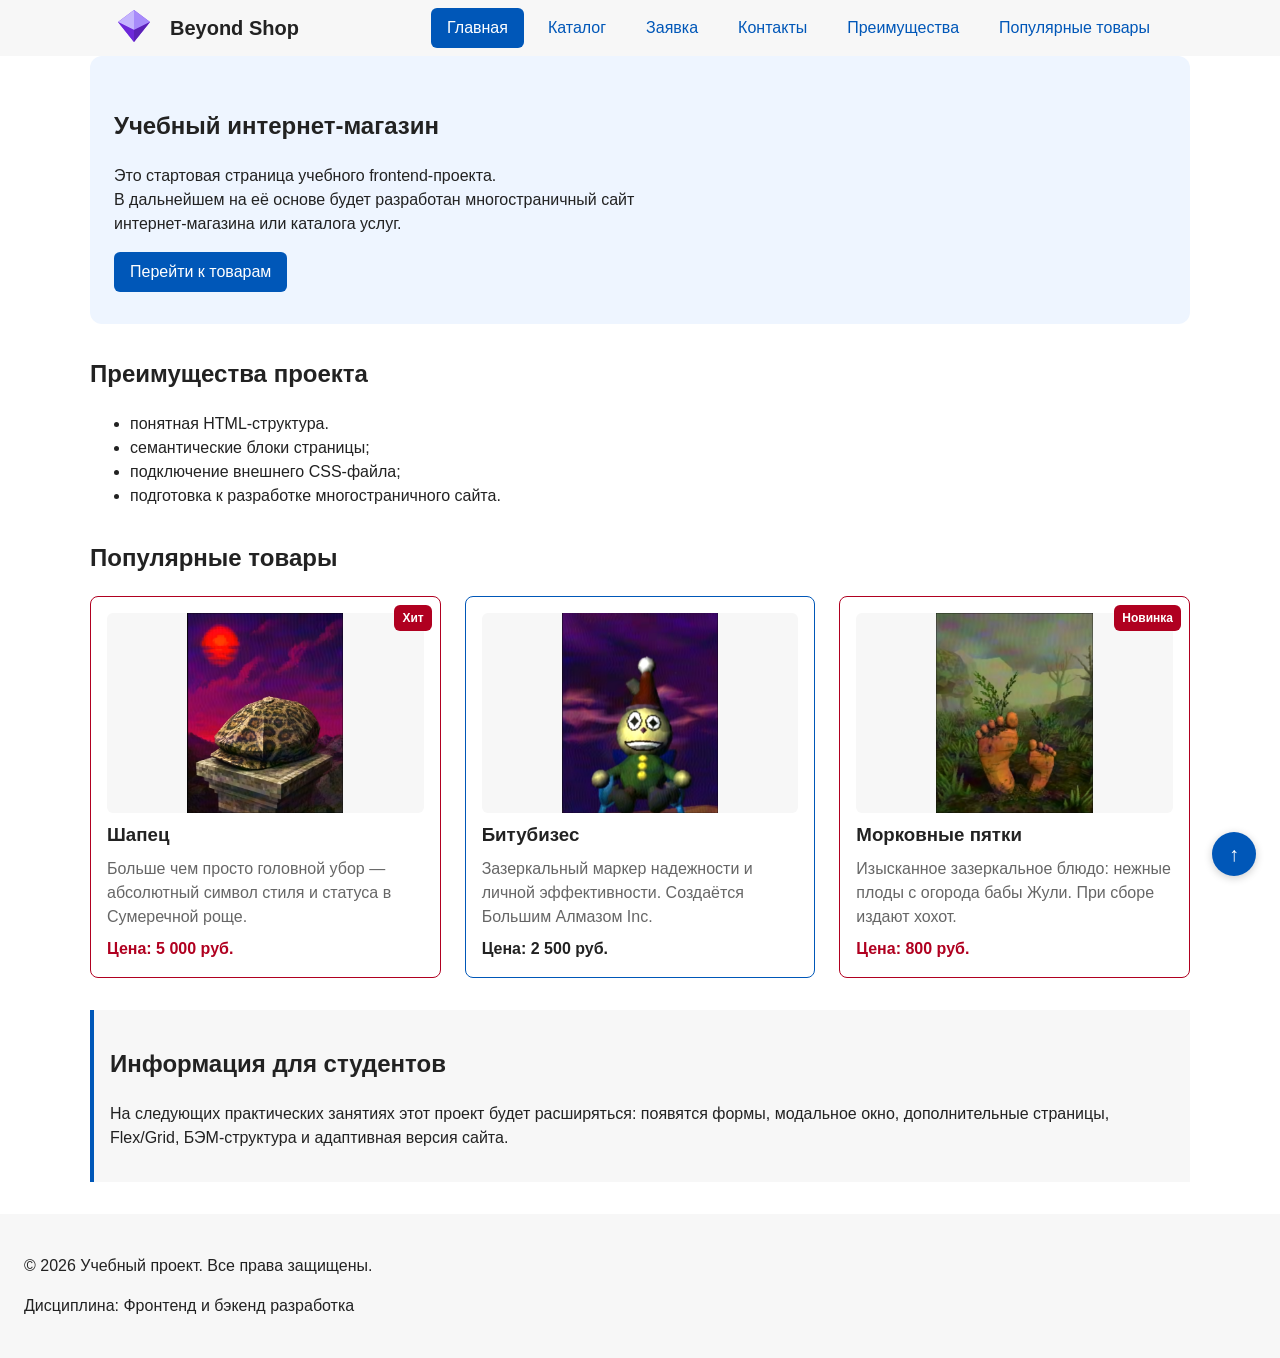
==== index.html @ 5ac4e479 "init" ====
<!DOCTYPE html>
<html lang="ru">
<head>
    <base href="/">
    <meta charset="UTF-8">
    <meta name="viewport" content="width=device-width, initial-scale=1.0">
    <meta name="description" content="Главная страница учебного интернет-магазина.">
    <title>Beyond Shop — Зазеркальный магазин</title>
    <link rel="stylesheet" href="css/style.css">
    <link rel="icon" type="image/svg+xml" href="/favicon.svg">
    <script src="js/main.js" defer></script>
</head>
<body>
    <div id="header-placeholder"></div>
    <main>
        <section class="hero">
            <div class="hero__overlay"></div>
            <div class="hero__content" >
                <h1>Учебный интернет-магазин</h1>
                <p>
                    Это стартовая страница учебного frontend-проекта.<br>
                    В дальнейшем на её основе будет разработан многостраничный сайт<br>
                    интернет-магазина или каталога услуг.
                </p>
                <div class="hero__actions">
                    <a class="button button--primary" href="#popular">Перейти к товарам</a>

                </div>
            </div>

        </section>
        <section class="section" id="advantages">
            <h2>Преимущества проекта</h2>
            <ul class="advantages-list">
                <li>понятная HTML-структура.</li>
                <li>семантические блоки страницы;</li>
                <li>подключение внешнего CSS-файла;</li>
                <li>подготовка к разработке многостраничного сайта.</li>
            </ul>
        </section>
        <section class="section" id="popular">
            <h2>Популярные товары</h2>
            <div class="products-grid">
            <a href="products/shapets.html" class="product-card product-card--discount" aria-label="Шапец — 5 000 руб.">
                <span class="product-card__badge">Хит</span>
                <img class="product-card__image" src="images/Shapec.png" alt="Шапец — головной убор статуса">
                <h3 class="product-card__title">Шапец</h3>
                <p class="product-card__description">Больше чем просто головной убор — абсолютный символ стиля и статуса в Сумеречной роще.</p>
                <p class="product-card__price">Цена: 5 000 руб.</p>
            </a>
            <a href="products/bitubisas.html" class="product-card product-card--featured" aria-label="Битубизес — 2 500 руб.">
                <img class="product-card__image" src="images/Bitubisas.png" alt="Битубизес — цифровая лицензия">
                <h3 class="product-card__title">Битубизес</h3>
                <p class="product-card__description">Зазеркальный маркер надежности и личной эффективности. Создаётся Большим Алмазом Inc.</p>
                <p class="product-card__price">Цена: 2 500 руб.</p>
            </a>
            <a href="products/morkovnye-piatki.html" class="product-card product-card--discount" aria-label="Морковные пятки — 800 руб.">
                <span class="product-card__badge">Новинка</span>
                <img class="product-card__image" src="images/Morkovniy_piatky.png" alt="Морковные пятки — гастрономическое открытие">
                <h3 class="product-card__title">Морковные пятки</h3>
                <p class="product-card__description">Изысканное зазеркальное блюдо: нежные плоды с огорода бабы Жули. При сборе издают хохот.</p>
                <p class="product-card__price">Цена: 800 руб.</p>
            </a>
            </div>
        </section>
        <aside class="aside-info">
            <h2>Информация для студентов</h2>
            <p>
                На следующих практических занятиях этот проект будет расширяться:
                появятся формы, модальное окно, дополнительные страницы, Flex/Grid,
                БЭМ-структура и адаптивная версия сайта.
            </p>
        </aside>
    </main>
    <a class="scroll-top" href="#" aria-label="Наверх">↑</a>

    <footer class="site-footer" id="contacts">
        <p>&copy; 2026 Учебный проект. Все права защищены.</p>
        <p>Дисциплина: Фронтенд и бэкенд разработка</p>
    </footer>
    <dialog class="order-dialog" id="order-dialog" aria-labelledby="order-dialog-title">
        <h2 class="order-dialog__title" id="order-dialog-title">Оформление заявки</h2>
        <form class="order-form" id="order-form" action="#" method="post" novalidate>
            <input id="selected-product" name="selected-product" type="hidden">

            <div class="order-form__field">
                <label class="order-form__label" for="order-name">Имя</label>
                <input
                    class="order-form__input"
                    id="order-name"
                    name="name"
                    type="text"
                    placeholder="Введите ваше имя"
                    minlength="2"
                    autocomplete="given-name"
                    required
                >
            </div>

            <div class="order-form__field">
                <label class="order-form__label" for="order-email">E-mail</label>
                <input
                    class="order-form__input"
                    id="order-email"
                    name="email"
                    type="email"
                    placeholder="example@mail.ru"
                    autocomplete="email"
                    required
                >
            </div>

            <div class="order-form__field">
                <label class="order-form__label" for="order-phone">Телефон</label>
                <input
                    class="order-form__input"
                    id="order-phone"
                    name="phone"
                    type="tel"
                    inputmode="tel"
                    placeholder="+7 (900) 000-00-00"
                    pattern="^[\\+]?[0-9\\s\\-\\(\\)]{10,20}$"
                    required
                >
            </div>
            <small>Формат: +7 (900) 000-00-00</small>

            <div class="order-form__field">
                <label class="order-form__label" for="order-date">Дата связи</label>
                <input
                    class="order-form__input"
                    id="order-date"
                    name="date"
                    type="date"
                >
            </div>

            <div class="order-form__field">
                <label class="order-form__label" for="order-topic">Тема заявки</label>
                <select class="order-form__select" id="order-topic" name="topic" required>
                    <option value="">Выберите тему</option>
                    <option value="product">Заказ товара</option>
                    <option value="consultation">Консультация</option>
                    <option value="delivery">Доставка</option>
                </select>
            </div>

            <div class="order-form__field">
                <label class="order-form__label" for="order-comment">Комментарий</label>
                <textarea
                    class="order-form__textarea"
                    id="order-comment"
                    name="comment"
                    rows="4"
                    placeholder="Укажите дополнительную информацию"
                ></textarea>
            </div>

            <div class="order-form__field order-form__field--checkbox">
                <label>
                    <input
                        id="order-agreement"
                        name="agreement"
                        type="checkbox"
                        required
                    >
                    Я согласен на обработку данных
                </label>
            </div>

            <div class="order-form__actions">
                <button class="button button--secondary" type="button" id="close-order-dialog">Закрыть</button>
                <button class="button button--primary" type="submit">Отправить заявку</button>
            </div>
        </form>
    </dialog>

    <p class="success-message" id="success-message" hidden>
        Форма успешно отправлена!
    </p>
</body>
</html>
---- css/style.css ----
/* ===============================
1. Переменные проекта
=============================== */

:root {
  /* Основные цвета проекта */
  --color-bg: #ffffff;
  --color-text: #222222;
  --color-muted: #666666;
  --color-primary: #0057b8;
  --color-primary-dark: #003f86;
  --color-border: #dddddd;
  --color-surface: #f7f7f7;
  --color-surface-accent: #eef5ff;
  --color-danger: #b00020;
  --color-success: #168a2f;
  --color-success-bg: #eefaf0;
  --color-white: #ffffff;

  /* Отступы */
  --space-xs: 4px;
  --space-sm: 8px;
  --space-md: 16px;
  --space-lg: 24px;
  --space-xl: 32px;

  /* Скругления */
  --radius-sm: 6px;
  --radius-md: 8px;
  --radius-lg: 12px;

  /* Размеры */
  --container-width: 1100px;
}

/* ===============================
2. Базовые стили
=============================== */

* {
  box-sizing: border-box;
}

body {
  margin: 0;
  font-family: Arial, sans-serif;
  line-height: 1.5;
  color: var(--color-text);
  background-color: var(--color-bg);
  display: flex;
  flex-direction: column;
  min-height: 100vh;
}

main {
  flex: 1;
}

/* ===============================
3. БЭМ-компоненты
=============================== */

/* --- Шапка сайта (site-header) --- */

.site-header {
  background-color: var(--color-surface);
  position: sticky;
  top: 0;
  z-index: 100;
}

.site-header__inner {
  max-width: var(--container-width);
  margin: 0 auto;
  padding: var(--space-sm) var(--space-lg);
  display: flex;
  flex-wrap: wrap;
  justify-content: space-between;
  align-items: center;
}

.site-header__logo {
  display: inline-flex;
  align-items: center;
  gap: var(--space-sm);
  font-weight: 700;
  color: var(--color-text);
  text-decoration: none;
  font-size: 20px;
  white-space: nowrap;
}

.site-header__icon {
  width: 40px;
  height: 40px;
  flex-shrink: 0;
}

.site-header__brand {
  display: flex;
  align-items: center;
  gap: var(--space-md);
}

/* --- Навигация (site-nav) --- */

.site-nav__list {
  display: flex;
  flex-wrap: wrap;
  justify-content: flex-end;
  align-items: center;
  gap: var(--space-sm);
  padding: 0;
  margin: 0;
  list-style: none;
}

.site-nav__link {
  display: inline-block;
  padding: var(--space-sm) var(--space-md);
  color: var(--color-primary);
  text-decoration: none;
  border-radius: var(--radius-sm);
}

.site-nav__link:hover {
  color: var(--color-white);
  background-color: var(--color-primary);
}

.site-nav__link:focus-visible {
  outline: 2px solid var(--color-primary);
  outline-offset: 3px;
}

.site-nav__link--active {
  color: var(--color-white);
  background-color: var(--color-primary);
}

/* --- Кнопки (button) --- */

.button {
  display: inline-block;
  padding: var(--space-sm) var(--space-md);
  border: none;
  border-radius: var(--radius-sm);
  font: inherit;
  text-decoration: none;
  cursor: pointer;
}

.button--primary {
  color: var(--color-white);
  background-color: var(--color-primary);
}

.button--primary:hover {
  background-color: var(--color-primary-dark);
}

.button--secondary {
  color: var(--color-primary);
  background-color: transparent;
  border: 1px solid var(--color-primary);
}

.button--secondary:hover {
  color: var(--color-white);
  background-color: var(--color-primary);
}

.button:focus-visible {
  outline: 2px solid var(--color-primary);
  outline-offset: 3px;
}

.button:disabled,
.button--disabled {
  opacity: 0.6;
  cursor: not-allowed;
}

/* --- Хлебные крошки (breadcrumbs) --- */

.breadcrumbs {
  max-width: var(--container-width);
  margin: 0 auto var(--space-md);
  font-size: 14px;
  color: var(--color-muted);
}

.breadcrumbs__link {
  color: var(--color-primary);
}

.breadcrumbs__current::before {
  content: " / ";
  color: var(--color-muted);
}

/* --- Hero-секция (hero) --- */

.hero {
  max-width: var(--container-width);
  margin: 0 auto var(--space-xl);
  padding: var(--space-xl) var(--space-lg);
  background-color: var(--color-surface-accent);
  border-radius: var(--radius-lg);
}

/* --- Секции (section) --- */

.section {
  max-width: var(--container-width);
  margin: 0 auto var(--space-xl);
}

/* --- Карточка товара (product-card) --- */

.product-card {
  display: flex;
  flex-direction: column;
  gap: var(--space-sm);
  padding: var(--space-md);
  border: 1px solid var(--color-border);
  border-radius: var(--radius-md);
  background-color: var(--color-bg);
  position: relative;
  text-decoration: none;
  color: inherit;
}

.product-card:hover {
  border-color: var(--color-primary);
  box-shadow: 0 4px 12px rgba(0, 87, 184, 0.15);
}

.product-card__image {
  width: 100%;
  height: auto;
  max-height: 200px;
  object-fit: contain;
  border-radius: var(--radius-sm);
  background-color: var(--color-surface);
}

.product-card--featured {
  border-color: var(--color-primary);
}

.product-card--discount {
  border-color: var(--color-danger);
}

.product-card__title {
  margin: 0;
  color: var(--color-text);
}

.product-card__description {
  margin: 0;
  color: var(--color-muted);
}

.product-card__price {
  margin: 0;
  font-weight: 700;
}

.product-card--discount .product-card__price {
  color: var(--color-danger);
}

.product-card__button {
  margin-top: auto;
  align-self: flex-start;
}

/* --- Бейдж карточки товара --- */

.product-card__badge {
  position: absolute;
  top: var(--space-sm);
  right: var(--space-sm);
  padding: 4px 8px;
  font-size: 12px;
  font-weight: 700;
  color: var(--color-white);
  background-color: var(--color-danger);
  border-radius: var(--radius-sm);
}

/* --- Сетка товаров (products-grid) --- */

.products-grid {
  display: grid;
  grid-template-columns: repeat(3, 1fr);
  gap: var(--space-lg);
}

/* --- Таблица (product-table) --- */

.product-table {
  width: 100%;
  border-collapse: collapse;
  font-size: 15px;
}

.product-table caption {
  text-align: left;
  font-weight: 700;
  font-size: 16px;
  padding-bottom: var(--space-sm);
  color: var(--color-text);
}

.product-table th,
.product-table td {
  padding: 10px 14px;
  border: 1px solid var(--color-border);
  text-align: left;
}

.product-table thead {
  background-color: var(--color-surface-accent);
}

.product-table th {
  font-weight: 700;
  color: var(--color-text);
}

/* --- Сетка каталога (catalog-layout) --- */

.catalog-layout {
  max-width: var(--container-width);
  margin: 0 auto var(--space-xl);
  display: grid;
  grid-template-columns: 260px 1fr;
  grid-template-areas: "filters products";
  gap: var(--space-lg);
}

.catalog-filters {
  grid-area: filters;
  padding: var(--space-md);
  border: 1px solid var(--color-border);
  border-radius: var(--radius-md);
  background-color: var(--color-surface);
}

.catalog-products {
  grid-area: products;
}

/* --- Фильтры (filters-form) --- */

.filters-form {
  display: grid;
  gap: var(--space-md);
}

.filters-form fieldset {
  margin: 0;
  padding: var(--space-md);
  border: 1px solid var(--color-border);
  border-radius: var(--radius-sm);
}

.filters-form legend {
  font-weight: 700;
}

.filters-form label {
  display: block;
  margin-bottom: var(--space-sm);
}

.filters-form input[type="number"] {
  width: 100%;
  padding: 8px 10px;
  border: 1px solid var(--color-border);
  border-radius: var(--radius-sm);
  font: inherit;
}

/* --- Боковая информация (aside-info) --- */

.aside-info {
  max-width: var(--container-width);
  margin: 0 auto var(--space-xl);
  padding: var(--space-md);
  border-left: 4px solid var(--color-primary);
  background-color: var(--color-surface);
}

/* --- Модальное окно (order-dialog) --- */

.order-dialog {
  width: min(100% - 32px, 560px);
  padding: var(--space-lg);
  border: none;
  border-radius: var(--radius-lg);
}

.order-dialog::backdrop {
  background-color: rgba(0, 0, 0, 0.5);
}

.order-dialog__title {
  margin-top: 0;
}

/* --- Форма заявки (order-form) --- */

.order-form__field {
  margin-bottom: var(--space-md);
}

.order-form__label {
  display: block;
  margin-bottom: var(--space-xs);
}

.order-form__input,
.order-form__select,
.order-form__textarea {
  width: 100%;
  padding: 10px 12px;
  border: 1px solid var(--color-border);
  border-radius: var(--radius-sm);
  font: inherit;
}

.order-form__input:hover,
.order-form__select:hover,
.order-form__textarea:hover {
  border-color: var(--color-primary);
}

.order-form__input:focus-visible,
.order-form__select:focus-visible,
.order-form__textarea:focus-visible {
  outline: 2px solid var(--color-primary);
  outline-offset: 3px;
}

.order-form__actions {
  display: flex;
  gap: var(--space-md);
  margin-top: var(--space-lg);
}

/* ===============================
4. Подвал сайта (site-footer)
=============================== */

.site-footer {
  background-color: var(--color-surface);
  padding: var(--space-lg);
}

/* ===============================
5. Сообщения об успехе
=============================== */

.success-message {
  max-width: var(--container-width);
  margin: var(--space-lg) auto;
  padding: var(--space-md);
  border-left: 4px solid var(--color-success);
  background-color: var(--color-success-bg);
}

/* ===============================
6. Навигация и якорные ссылки
=============================== */

html {
  scroll-behavior: smooth;
}

a {
  color: var(--color-primary);
}

a:hover {
  color: var(--color-primary-dark);
}

a:focus-visible {
  outline: 2px solid var(--color-primary);
  outline-offset: 3px;
}

:target {
  outline: 2px dashed var(--color-primary);
  outline-offset: 4px;
}

/* ===============================
7. Страница карточки товара
=============================== */

.product-detail__inner {
  display: grid;
  grid-template-columns: 1fr 1fr;
  gap: var(--space-xl);
}

.product-detail__image {
  width: 100%;
  height: auto;
  border-radius: var(--radius-md);
  background-color: var(--color-surface);
}

.product-detail__title {
  margin-top: 0;
  font-size: 28px;
}

.product-detail__description {
  color: var(--color-muted);
}

.product-detail__price {
  font-size: 24px;
  font-weight: 700;
  color: var(--color-primary);
}

.product-detail__price--big {
  font-size: 28px;
}

/* ===============================
8. Страница заявки (order-page)
=============================== */

.order-page__form {
  max-width: 600px;
  margin-top: var(--space-lg);
}

/* ===============================
9. Кнопка «Наверх» (scroll-top)
=============================== */

.scroll-top {
  position: fixed;
  bottom: var(--space-lg);
  right: var(--space-lg);
  width: 44px;
  height: 44px;
  border-radius: 50%;
  display: flex;
  align-items: center;
  justify-content: center;
  font-size: 20px;
  color: var(--color-white);
  background-color: var(--color-primary);
  border: none;
  cursor: pointer;
  text-decoration: none;
  z-index: 200;
  box-shadow: 0 2px 8px rgba(0, 0, 0, 0.2);
}

.scroll-top:hover {
  background-color: var(--color-primary-dark);
}

/* ===============================
10. Форма обратной связи (feedback-form)
=============================== */

.feedback-form__field {
  margin-bottom: var(--space-md);
}

.feedback-form__label {
  display: block;
  margin-bottom: var(--space-xs);
  font-weight: 600;
}

.feedback-form__input,
.feedback-form__select,
.feedback-form__textarea {
  width: 100%;
  padding: 10px 12px;
  border: 1px solid var(--color-border);
  border-radius: var(--radius-sm);
  font: inherit;
}

.feedback-form__input:hover,
.feedback-form__select:hover,
.feedback-form__textarea:hover {
  border-color: var(--color-primary);
}

.feedback-form__input:focus-visible,
.feedback-form__select:focus-visible,
.feedback-form__textarea:focus-visible {
  outline: 2px solid var(--color-primary);
  outline-offset: 3px;
}

.feedback-form__field--checkbox label {
  display: flex;
  align-items: flex-start;
  gap: var(--space-sm);
  font-weight: 400;
  cursor: pointer;
}

.feedback-form__field--checkbox input[type="checkbox"] {
  margin-top: 4px;
  width: 18px;
  height: 18px;
  flex-shrink: 0;
}

.feedback-form__actions {
  margin-top: var(--space-lg);
}

/* ===============================
11. Адаптивность сетки товаров
=============================== */

@media (max-width: 768px) {
  .products-grid {
    grid-template-columns: repeat(2, 1fr);
  }

  .product-detail__inner {
    grid-template-columns: 1fr;
  }

  .catalog-layout {
    grid-template-columns: 1fr;
  }

  .filters-form fieldset {
    display: flex;
    flex-wrap: wrap;
    gap: var(--space-md);
  }
}

@media (max-width: 480px) {
  .products-grid {
    grid-template-columns: 1fr;
  }
}
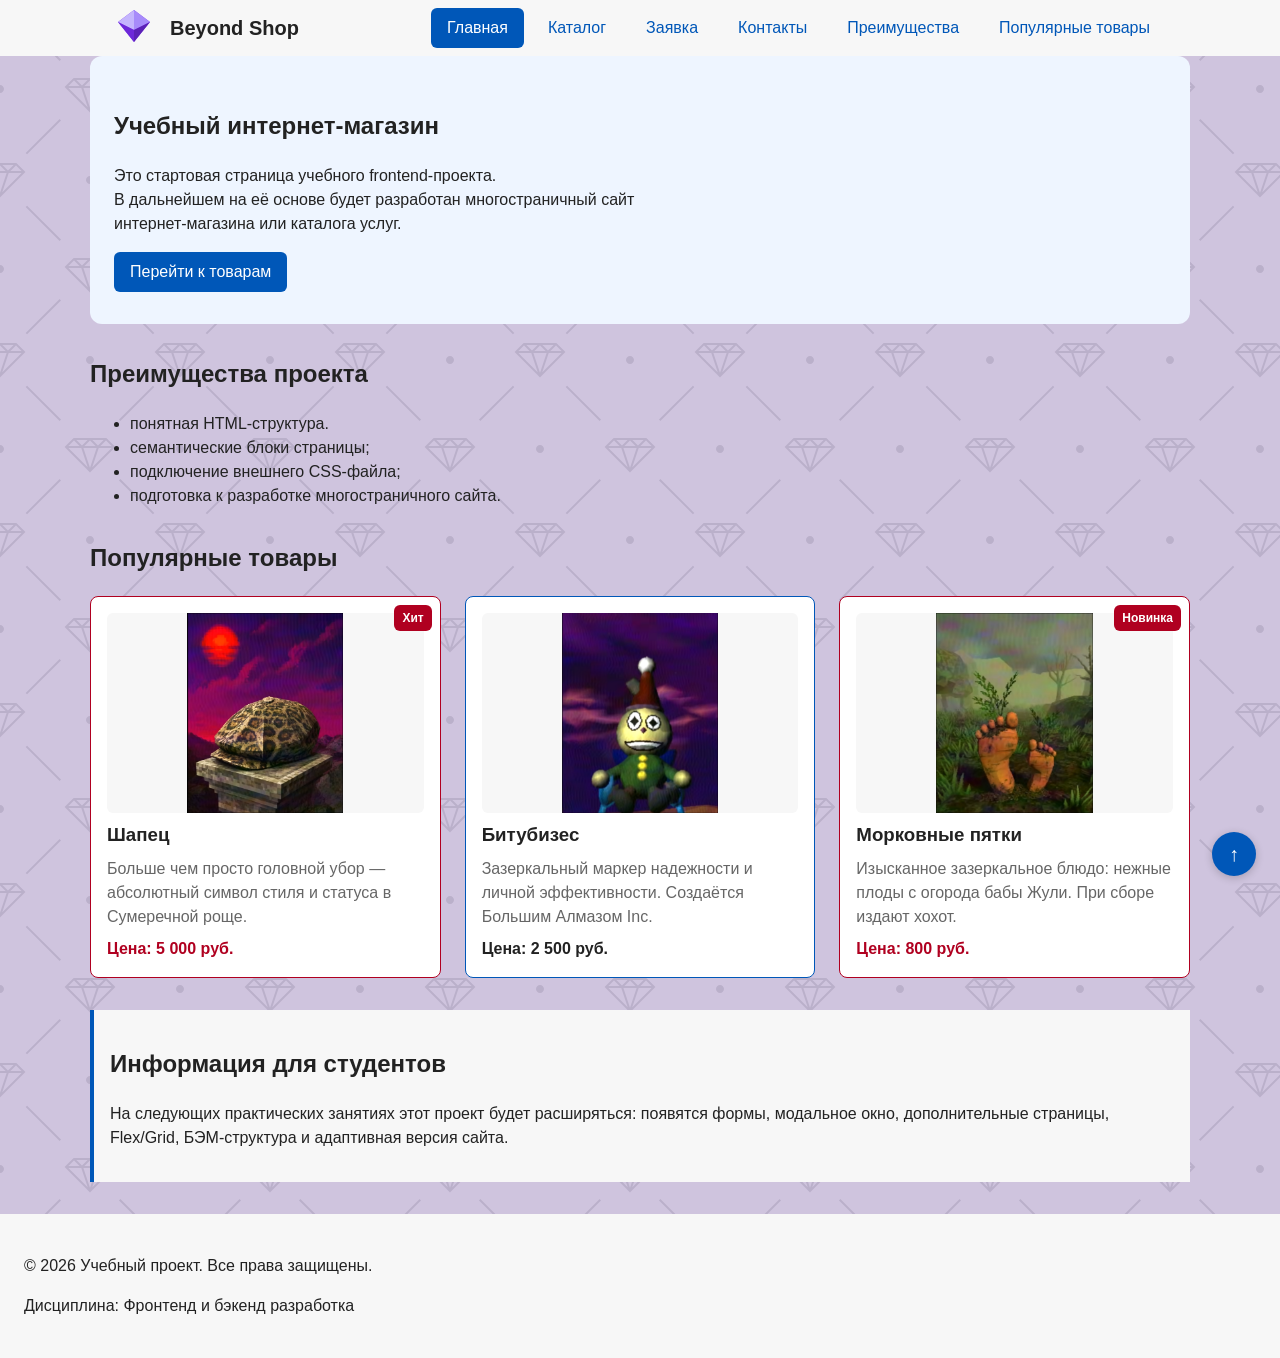
==== commit 9de2b00b: "Вынести footer.html в partials и подключать через JS" ====
--- a/index.html
+++ b/index.html
@@ -74,10 +74,7 @@
     </main>
     <a class="scroll-top" href="#" aria-label="Наверх">↑</a>
 
-    <footer class="site-footer" id="contacts">
-        <p>&copy; 2026 Учебный проект. Все права защищены.</p>
-        <p>Дисциплина: Фронтенд и бэкенд разработка</p>
-    </footer>
+    <div id="footer-placeholder"></div>
     <dialog class="order-dialog" id="order-dialog" aria-labelledby="order-dialog-title">
         <h2 class="order-dialog__title" id="order-dialog-title">Оформление заявки</h2>
         <form class="order-form" id="order-form" action="#" method="post" novalidate>
--- a/css/style.css
+++ b/css/style.css
@@ -46,7 +46,10 @@
   font-family: Arial, sans-serif;
   line-height: 1.5;
   color: var(--color-text);
-  background-color: var(--color-bg);
+  background-color: #cfc4de;
+  background-image: url('../images/glamorous.svg');
+  background-repeat: repeat;
+  background-size: 180px 180px;
   display: flex;
   flex-direction: column;
   min-height: 100vh;
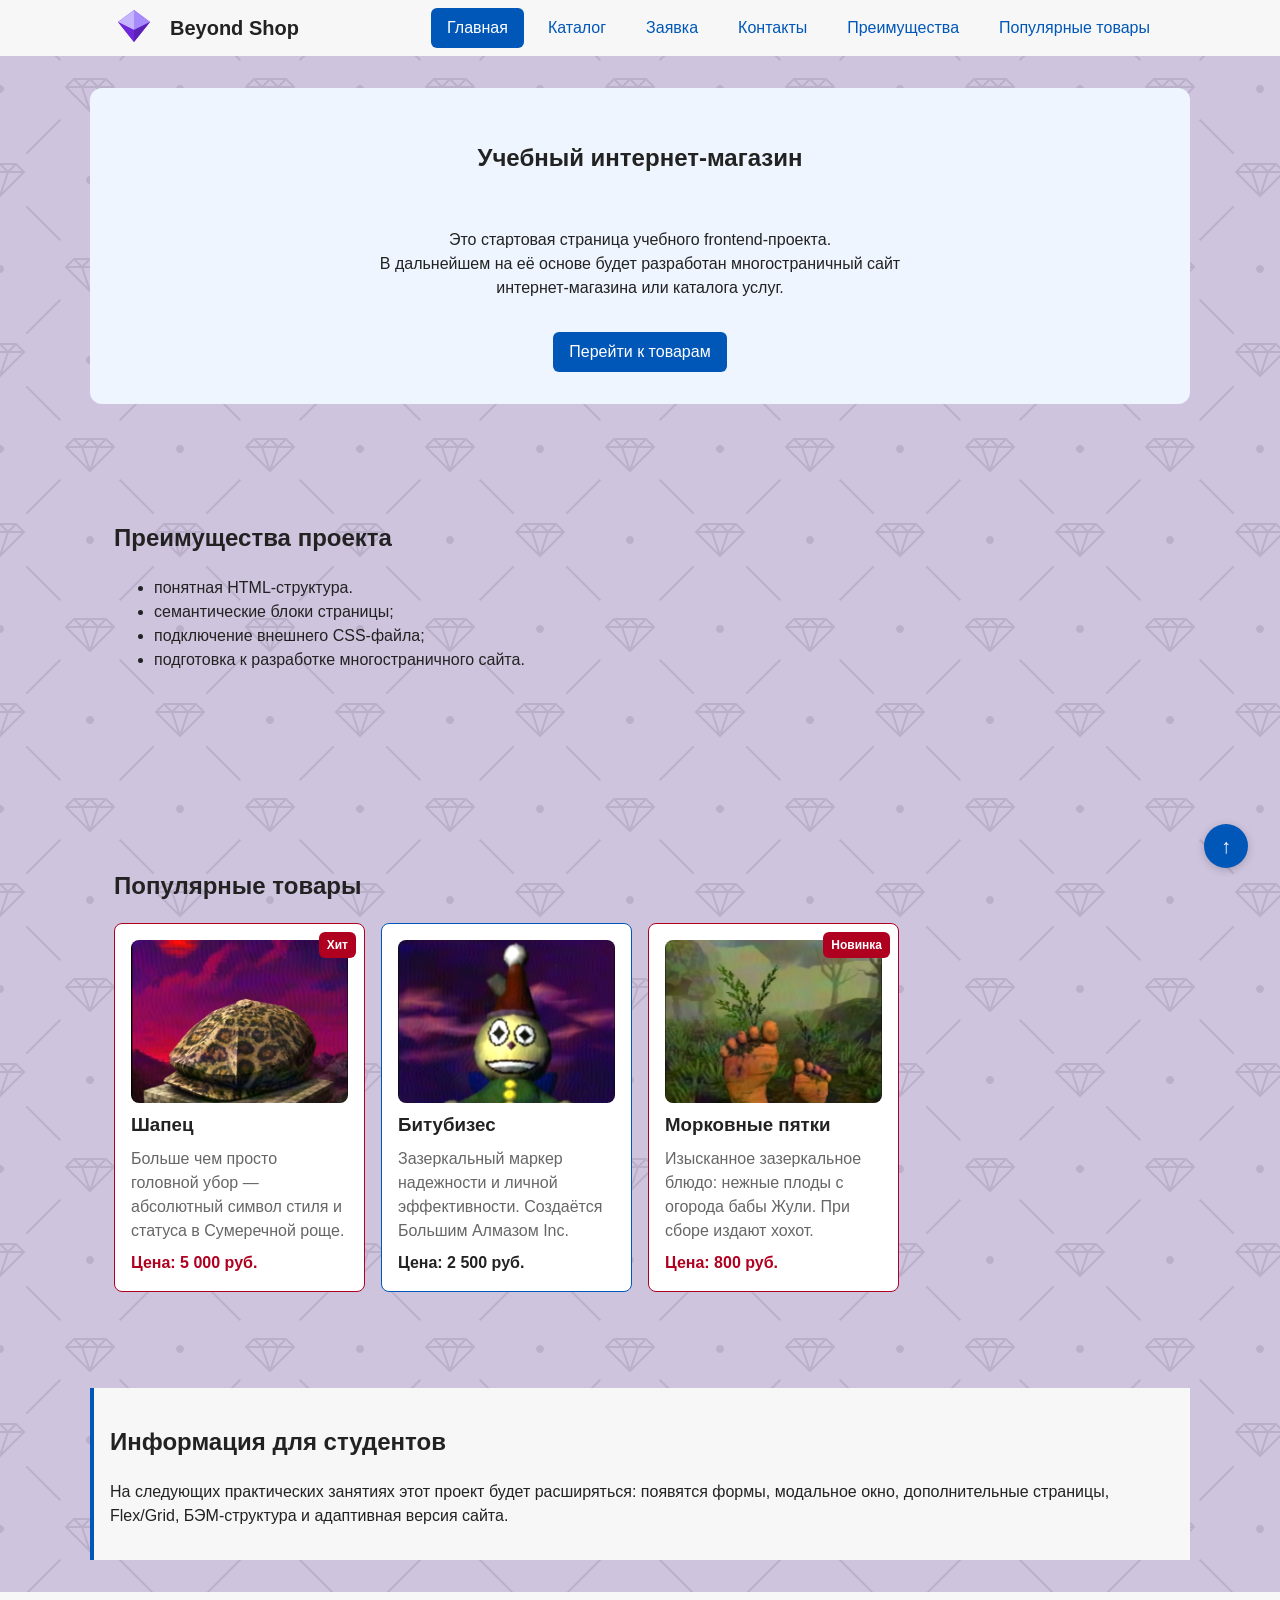
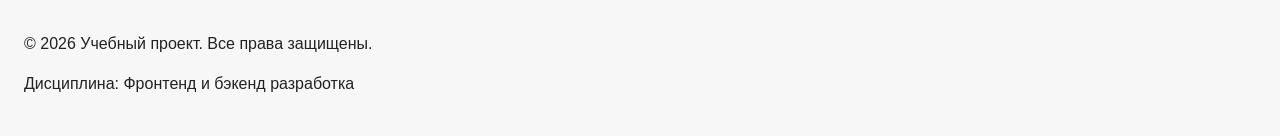
==== commit 020065b7: "feat: add responsive layout styles" ====
--- a/index.html
+++ b/index.html
@@ -7,6 +7,7 @@
     <meta name="description" content="Главная страница учебного интернет-магазина.">
     <title>Beyond Shop — Зазеркальный магазин</title>
     <link rel="stylesheet" href="css/style.css">
+    <link rel="stylesheet" href="css/responsive.css">
     <link rel="icon" type="image/svg+xml" href="/favicon.svg">
     <script src="js/main.js" defer></script>
 </head>
@@ -43,20 +44,20 @@
             <div class="products-grid">
             <a href="products/shapets.html" class="product-card product-card--discount" aria-label="Шапец — 5 000 руб.">
                 <span class="product-card__badge">Хит</span>
-                <img class="product-card__image" src="images/Shapec.png" alt="Шапец — головной убор статуса">
+                <img class="product-card__image" src="images/Shapec.png" srcset="images/Shapec.png 480w, images/Shapec.png 640w, images/Shapec.png 960w" sizes="(max-width: 639px) 100vw, (max-width: 1023px) 50vw, 33vw" alt="Шапец — головной убор статуса" width="640" height="480" loading="lazy">
                 <h3 class="product-card__title">Шапец</h3>
                 <p class="product-card__description">Больше чем просто головной убор — абсолютный символ стиля и статуса в Сумеречной роще.</p>
                 <p class="product-card__price">Цена: 5 000 руб.</p>
             </a>
             <a href="products/bitubisas.html" class="product-card product-card--featured" aria-label="Битубизес — 2 500 руб.">
-                <img class="product-card__image" src="images/Bitubisas.png" alt="Битубизес — цифровая лицензия">
+                <img class="product-card__image" src="images/Bitubisas.png" srcset="images/Bitubisas.png 480w, images/Bitubisas.png 640w, images/Bitubisas.png 960w" sizes="(max-width: 639px) 100vw, (max-width: 1023px) 50vw, 33vw" alt="Битубизес — цифровая лицензия" width="640" height="480" loading="lazy">
                 <h3 class="product-card__title">Битубизес</h3>
                 <p class="product-card__description">Зазеркальный маркер надежности и личной эффективности. Создаётся Большим Алмазом Inc.</p>
                 <p class="product-card__price">Цена: 2 500 руб.</p>
             </a>
             <a href="products/morkovnye-piatki.html" class="product-card product-card--discount" aria-label="Морковные пятки — 800 руб.">
                 <span class="product-card__badge">Новинка</span>
-                <img class="product-card__image" src="images/Morkovniy_piatky.png" alt="Морковные пятки — гастрономическое открытие">
+                <img class="product-card__image" src="images/Morkovniy_piatky.png" srcset="images/Morkovniy_piatky.png 480w, images/Morkovniy_piatky.png 640w, images/Morkovniy_piatky.png 960w" sizes="(max-width: 639px) 100vw, (max-width: 1023px) 50vw, 33vw" alt="Морковные пятки — гастрономическое открытие" width="640" height="480" loading="lazy">
                 <h3 class="product-card__title">Морковные пятки</h3>
                 <p class="product-card__description">Изысканное зазеркальное блюдо: нежные плоды с огорода бабы Жули. При сборе издают хохот.</p>
                 <p class="product-card__price">Цена: 800 руб.</p>
@@ -142,7 +143,7 @@
                 </select>
             </div>
 
-            <div class="order-form__field">
+            <div class="order-form__field order-form__field--wide">
                 <label class="order-form__label" for="order-comment">Комментарий</label>
                 <textarea
                     class="order-form__textarea"
--- a/css/style.css
+++ b/css/style.css
@@ -206,7 +206,7 @@
 
 .hero {
   max-width: var(--container-width);
-  margin: 0 auto var(--space-xl);
+  margin: var(--space-xl) auto var(--space-xl);
   padding: var(--space-xl) var(--space-lg);
   background-color: var(--color-surface-accent);
   border-radius: var(--radius-lg);
@@ -217,6 +217,7 @@
 .section {
   max-width: var(--container-width);
   margin: 0 auto var(--space-xl);
+  padding: 0 var(--space-lg);
 }
 
 /* --- Карточка товара (product-card) --- */
@@ -632,31 +633,15 @@
 }
 
 /* ===============================
-11. Адаптивность сетки товаров
+11. Адаптивность сетки товаров (оставлено для обратной совместимости)
 =============================== */
 
 @media (max-width: 768px) {
-  .products-grid {
-    grid-template-columns: repeat(2, 1fr);
-  }
-
   .product-detail__inner {
     grid-template-columns: 1fr;
   }
-
-  .catalog-layout {
-    grid-template-columns: 1fr;
-  }
-
-  .filters-form fieldset {
-    display: flex;
-    flex-wrap: wrap;
-    gap: var(--space-md);
-  }
 }
 
 @media (max-width: 480px) {
-  .products-grid {
-    grid-template-columns: 1fr;
-  }
-}
+  /* Базовая сетка в 1 колонку задана в responsive.css */
+}
--- a/css/responsive.css
+++ b/css/responsive.css
@@ -0,0 +1,407 @@
+/* =============================================
+   Адаптивные стили для контрольной работы №3
+   Подход: Mobile First
+   Базовые стили рассчитаны на мобильный экран.
+   Расширения добавляются через min-width медиазапросы.
+   ============================================= */
+
+/* --- Базовые адаптивные правила --- */
+
+*, *::before, *::after {
+  box-sizing: border-box;
+}
+
+html {
+  scroll-behavior: smooth;
+}
+
+img, video {
+  max-width: 100%;
+  height: auto;
+}
+
+body {
+  overflow-x: hidden;
+}
+
+/* --- Адаптивные контейнеры и секции --- */
+
+.container,
+.main,
+.section {
+  width: min(100% - 32px, 1200px);
+  margin-inline: auto;
+}
+
+.section {
+  padding-block: clamp(24px, 5vw, 64px);
+}
+
+/* --- Адаптивная навигация --- */
+
+.site-nav__list {
+  flex-direction: column;
+  gap: var(--space-sm, 8px);
+  align-items: stretch;
+}
+
+.site-nav__link {
+  display: block;
+  padding: 12px 16px;
+  text-align: center;
+}
+
+/* --- Sticky-навигация: отключена на мобильном --- */
+
+.site-header {
+  position: static;
+}
+
+@media (min-width: 768px) {
+  .site-header {
+    position: sticky;
+    top: 0;
+    z-index: 100;
+  }
+
+  .site-nav__list {
+    flex-direction: row;
+    flex-wrap: wrap;
+    justify-content: flex-end;
+    align-items: center;
+  }
+
+  .site-nav__link {
+    text-align: center;
+    padding: var(--space-sm) var(--space-md);
+  }
+}
+
+/* --- Адаптивный hero-блок --- */
+
+.hero {
+  padding: var(--space-lg) var(--space-md);
+  margin-inline: auto;
+}
+
+.hero__content {
+  display: flex;
+  flex-direction: column;
+  gap: var(--space-md);
+  text-align: center;
+}
+
+.hero__title {
+  font-size: clamp(28px, 7vw, 56px);
+  line-height: 1.1;
+  margin-top: 0;
+}
+
+.hero__actions {
+  display: flex;
+  flex-direction: column;
+  gap: var(--space-sm);
+  align-items: center;
+}
+
+/* --- Адаптивные изображения (picture для hero) --- */
+
+.hero__image {
+  width: 100%;
+  max-width: 520px;
+  margin-inline: auto;
+  display: block;
+  border-radius: var(--radius-md, 8px);
+}
+
+/* --- Адаптивная сетка карточек товаров (Mobile First) --- */
+
+.products-grid {
+  display: grid;
+  grid-template-columns: 1fr;
+  gap: var(--space-md, 16px);
+}
+
+.product-card {
+  min-width: 0;
+}
+
+.product-card__title,
+.product-card__description {
+  overflow-wrap: anywhere;
+  word-break: break-word;
+}
+
+/* --- Адаптивные изображения карточек --- */
+
+.product-card__image {
+  display: block;
+  width: 100%;
+  aspect-ratio: 4 / 3;
+  object-fit: cover;
+  border-radius: var(--radius-md, 8px);
+}
+
+/* --- Планшет: 2 колонки --- */
+
+@media (min-width: 640px) {
+  .products-grid {
+    grid-template-columns: repeat(2, minmax(0, 1fr));
+  }
+
+  .hero__actions {
+    flex-direction: row;
+    justify-content: center;
+  }
+}
+
+/* --- Десктоп: 3 колонки --- */
+
+@media (min-width: 1024px) {
+  .products-grid {
+    grid-template-columns: repeat(3, minmax(0, 1fr));
+  }
+
+  .hero {
+    padding: var(--space-xl) var(--space-lg);
+  }
+}
+
+/* --- Широкий десктоп: 4 колонки --- */
+
+@media (min-width: 1280px) {
+  .products-grid {
+    grid-template-columns: repeat(4, minmax(0, 1fr));
+  }
+}
+
+/* --- Адаптивная страница каталога --- */
+
+.catalog-layout {
+  display: grid;
+  gap: var(--space-lg, 24px);
+  max-width: var(--container-width, 1100px);
+  margin: 0 auto var(--space-xl);
+}
+
+.catalog-filters {
+  order: -1;
+}
+
+@media (min-width: 1024px) {
+  .catalog-layout {
+    grid-template-columns: 280px minmax(0, 1fr);
+    align-items: start;
+  }
+
+  .catalog-filters {
+    order: initial;
+    position: sticky;
+    top: 88px;
+  }
+}
+
+/* --- Адаптивная форма заявки (Mobile First) --- */
+
+.order-form {
+  display: grid;
+  gap: var(--space-md, 16px);
+}
+
+.order-form__field {
+  margin-bottom: 0;
+}
+
+.order-form__input,
+.order-form__textarea,
+.order-form__select {
+  width: 100%;
+  min-height: 44px;
+  padding: 10px 12px;
+  font: inherit;
+}
+
+.order-form__textarea {
+  min-height: 120px;
+  resize: vertical;
+}
+
+.order-form__field--checkbox label {
+  display: flex;
+  align-items: flex-start;
+  gap: var(--space-sm);
+  cursor: pointer;
+}
+
+.order-form__field--checkbox input[type="checkbox"] {
+  margin-top: 4px;
+  width: 18px;
+  height: 18px;
+  flex-shrink: 0;
+}
+
+.order-form__actions {
+  display: flex;
+  flex-direction: column;
+  gap: var(--space-sm);
+  margin-top: var(--space-lg);
+}
+
+@media (min-width: 768px) {
+  .order-form {
+    grid-template-columns: repeat(2, minmax(0, 1fr));
+  }
+
+  .order-form__field--wide {
+    grid-column: 1 / -1;
+  }
+
+  .order-form__actions {
+    flex-direction: row;
+  }
+}
+
+/* --- Адаптивная таблица характеристик --- */
+
+.table-wrapper {
+  overflow-x: auto;
+  -webkit-overflow-scrolling: touch;
+}
+
+.product-table {
+  width: 100%;
+  min-width: 640px;
+  border-collapse: collapse;
+}
+
+/* --- Адаптивная форма обратной связи --- */
+
+.feedback-form {
+  display: grid;
+  gap: var(--space-md, 16px);
+}
+
+.feedback-form__field {
+  margin-bottom: 0;
+}
+
+.feedback-form__input,
+.feedback-form__select,
+.feedback-form__textarea {
+  width: 100%;
+  min-height: 44px;
+  padding: 10px 12px;
+  font: inherit;
+}
+
+@media (min-width: 768px) {
+  .feedback-form {
+    grid-template-columns: repeat(2, minmax(0, 1fr));
+  }
+
+  .feedback-form__field--full {
+    grid-column: 1 / -1;
+  }
+}
+
+/* --- Адаптивное модальное окно --- */
+
+.order-dialog {
+  width: min(100% - 32px, 560px);
+  max-height: 90vh;
+  overflow-y: auto;
+  padding: var(--space-lg);
+}
+
+/* --- Адаптивная кнопка «Наверх» --- */
+
+.scroll-top {
+  position: fixed;
+  right: 16px;
+  bottom: 16px;
+  width: 44px;
+  height: 44px;
+  z-index: 90;
+}
+
+@media (min-width: 768px) {
+  .scroll-top {
+    right: 32px;
+    bottom: 32px;
+  }
+}
+
+/* --- Адаптивное изображение товара на странице продукта --- */
+
+.product-detail__inner {
+  display: grid;
+  grid-template-columns: 1fr;
+  gap: var(--space-lg);
+}
+
+.product-detail__image {
+  width: 100%;
+  height: auto;
+  border-radius: var(--radius-md);
+  background-color: var(--color-surface);
+}
+
+@media (min-width: 768px) {
+  .product-detail__inner {
+    grid-template-columns: 1fr 1fr;
+    gap: var(--space-xl);
+  }
+}
+
+/* --- Адаптивная карта --- */
+
+.contacts-map__frame {
+  width: 100%;
+  height: auto;
+  min-height: 300px;
+  aspect-ratio: 16 / 9;
+}
+
+@media (min-width: 768px) {
+  .contacts-map__frame {
+    height: 400px;
+    aspect-ratio: auto;
+  }
+}
+
+/* --- Адаптивные фильтры --- */
+
+.filters-form fieldset {
+  margin: 0;
+  padding: var(--space-md);
+}
+
+.filters-form legend {
+  font-weight: 700;
+}
+
+.filters-form label {
+  display: block;
+  margin-bottom: var(--space-sm);
+}
+
+.filters-form input[type="number"] {
+  width: 100%;
+  padding: 8px 10px;
+  border: 1px solid var(--color-border);
+  border-radius: var(--radius-sm);
+  font: inherit;
+  min-height: 44px;
+}
+
+.filters-form .button {
+  width: 100%;
+  text-align: center;
+  min-height: 44px;
+}
+
+@media (min-width: 768px) {
+  .filters-form .button {
+    width: auto;
+  }
+}
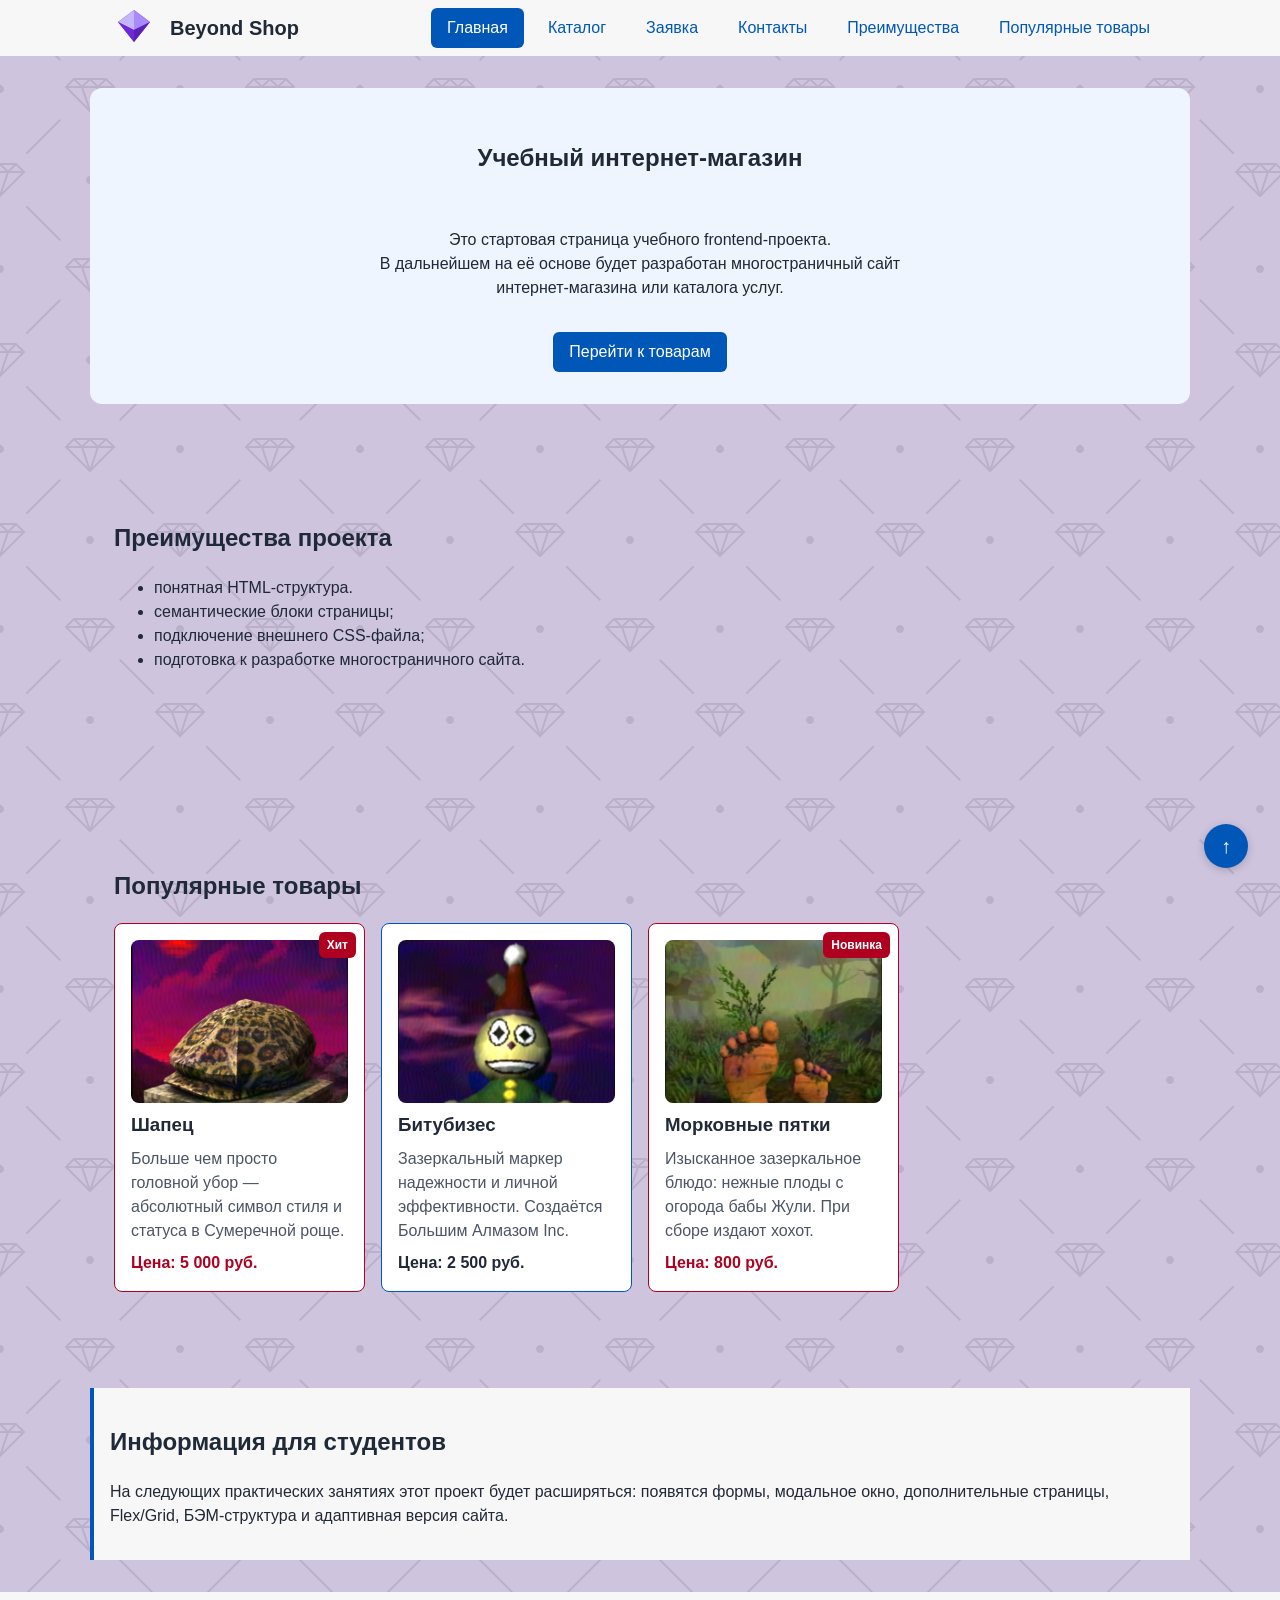
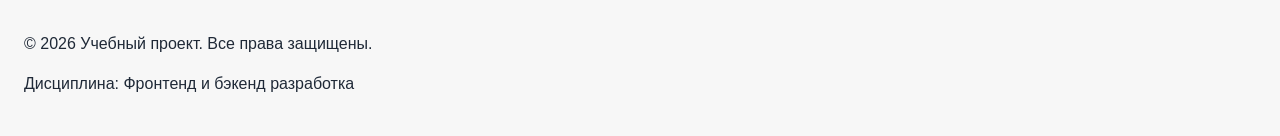
==== commit 41c63414: "fix: improve accessibility and add Lighthouse report" ====
--- a/index.html
+++ b/index.html
@@ -12,8 +12,9 @@
     <script src="js/main.js" defer></script>
 </head>
 <body>
+    <a class="skip-link" href="#main">Перейти к основному содержимому</a>
     <div id="header-placeholder"></div>
-    <main>
+    <main id="main">
         <section class="hero">
             <div class="hero__overlay"></div>
             <div class="hero__content" >
@@ -73,7 +74,7 @@
             </p>
         </aside>
     </main>
-    <a class="scroll-top" href="#" aria-label="Наверх">↑</a>
+    <a class="scroll-top" href="#main" aria-label="Наверх">↑</a>
 
     <div id="footer-placeholder"></div>
     <dialog class="order-dialog" id="order-dialog" aria-labelledby="order-dialog-title">
@@ -92,6 +93,7 @@
                     minlength="2"
                     autocomplete="given-name"
                     required
+                    aria-required="true"
                 >
             </div>
 
@@ -105,6 +107,7 @@
                     placeholder="example@mail.ru"
                     autocomplete="email"
                     required
+                    aria-required="true"
                 >
             </div>
 
@@ -119,6 +122,7 @@
                     placeholder="+7 (900) 000-00-00"
                     pattern="^[\\+]?[0-9\\s\\-\\(\\)]{10,20}$"
                     required
+                    aria-required="true"
                 >
             </div>
             <small>Формат: +7 (900) 000-00-00</small>
@@ -135,7 +139,7 @@
 
             <div class="order-form__field">
                 <label class="order-form__label" for="order-topic">Тема заявки</label>
-                <select class="order-form__select" id="order-topic" name="topic" required>
+                <select class="order-form__select" id="order-topic" name="topic" required aria-required="true">
                     <option value="">Выберите тему</option>
                     <option value="product">Заказ товара</option>
                     <option value="consultation">Консультация</option>
@@ -161,6 +165,7 @@
                         name="agreement"
                         type="checkbox"
                         required
+                        aria-required="true"
                     >
                     Я согласен на обработку данных
                 </label>
--- a/css/style.css
+++ b/css/style.css
@@ -5,8 +5,8 @@
 :root {
   /* Основные цвета проекта */
   --color-bg: #ffffff;
-  --color-text: #222222;
-  --color-muted: #666666;
+  --color-text: #1f2937;
+  --color-muted: #4b5563;
   --color-primary: #0057b8;
   --color-primary-dark: #003f86;
   --color-border: #dddddd;
--- a/css/responsive.css
+++ b/css/responsive.css
@@ -4,6 +4,34 @@
    Базовые стили рассчитаны на мобильный экран.
    Расширения добавляются через min-width медиазапросы.
    ============================================= */
+
+/* --- Skip-link: ссылка пропуска к основному содержимому --- */
+
+.skip-link {
+  position: absolute;
+  left: 16px;
+  top: -100px;
+  z-index: 1000;
+  padding: 8px 12px;
+  color: #ffffff;
+  background-color: #111111;
+  border-radius: 6px;
+  text-decoration: none;
+  font-weight: 600;
+  transition: top 0.2s ease;
+}
+
+.skip-link:focus,
+.skip-link:focus-visible {
+  top: 16px;
+}
+
+/* --- Глобальный видимый фокус --- */
+
+*:focus-visible {
+  outline: 3px solid var(--color-primary, #0057b8);
+  outline-offset: 3px;
+}
 
 /* --- Базовые адаптивные правила --- */
 
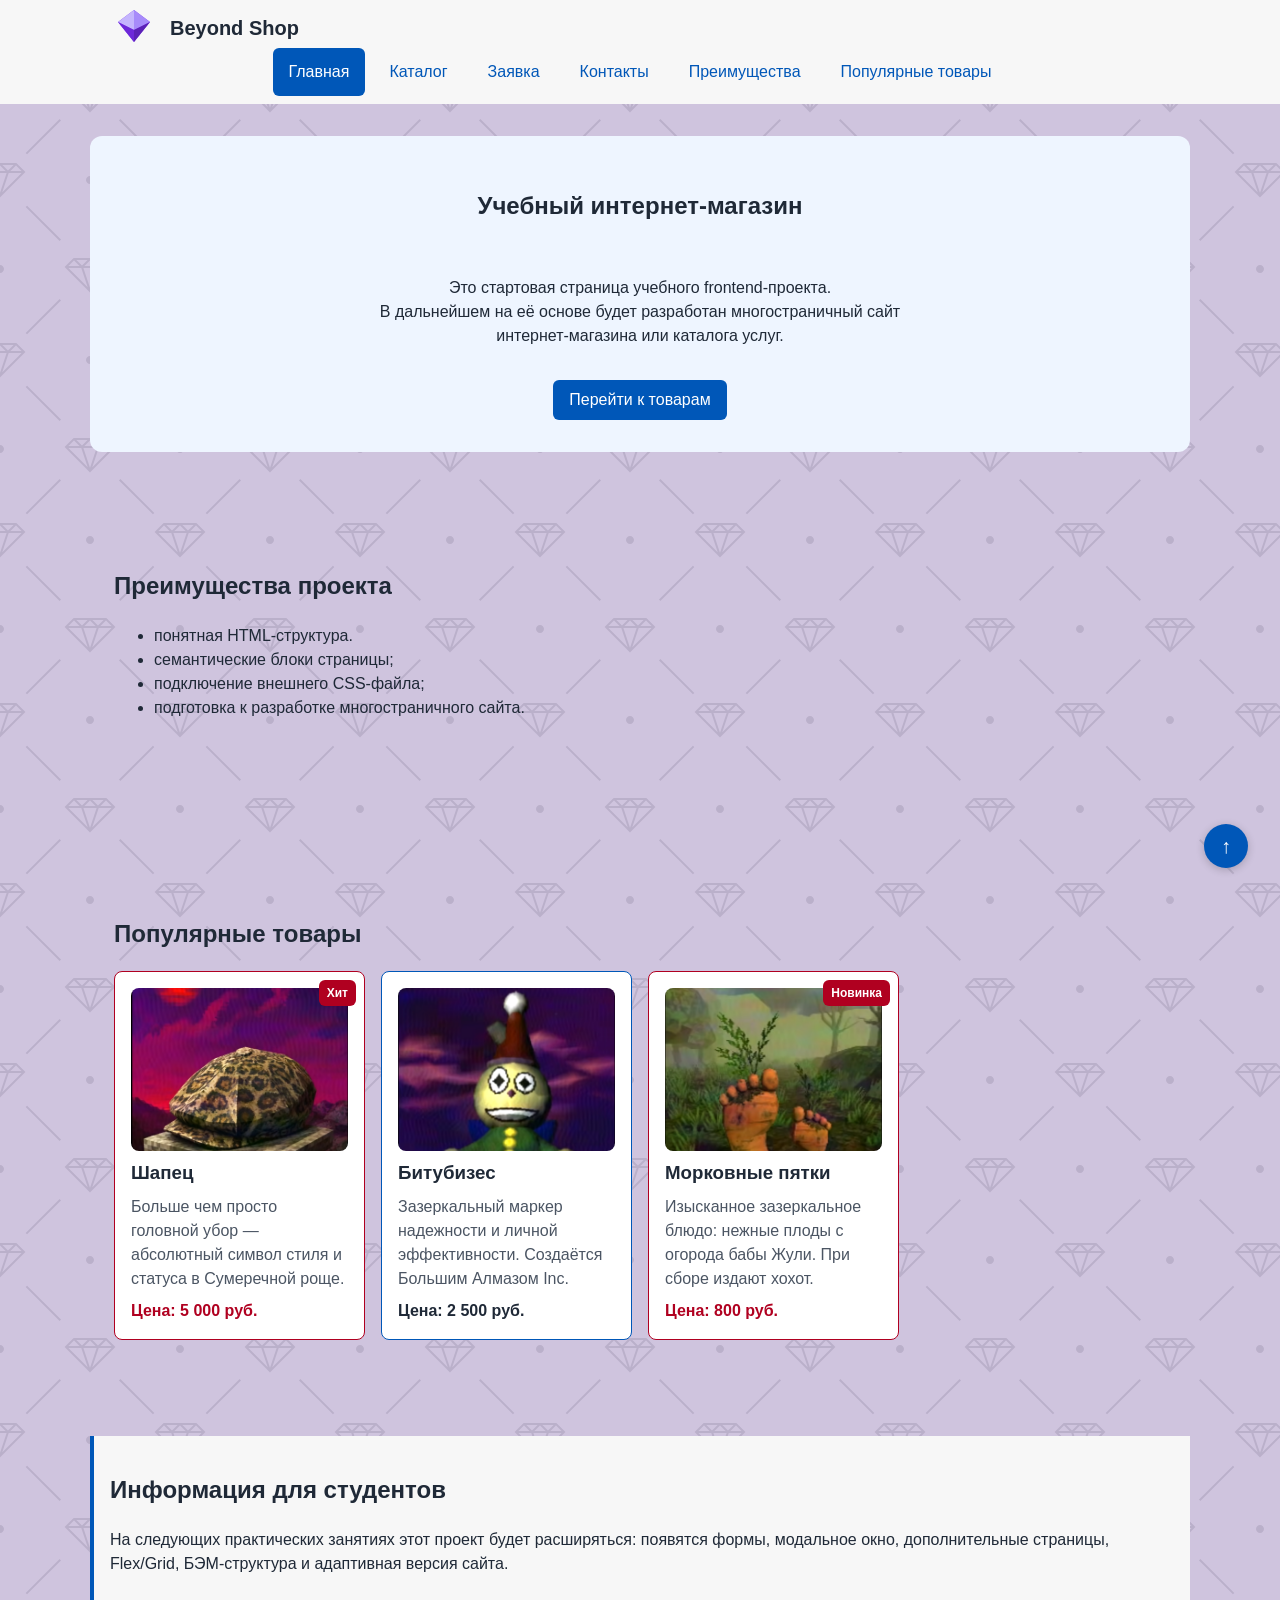
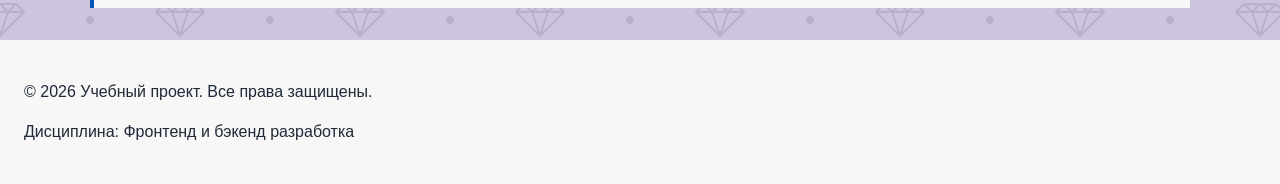
==== commit 5b43c96b: "fix: wrap product card content in article for better semantics" ====
--- a/index.html
+++ b/index.html
@@ -43,26 +43,32 @@
         <section class="section" id="popular">
             <h2>Популярные товары</h2>
             <div class="products-grid">
-            <a href="products/shapets.html" class="product-card product-card--discount" aria-label="Шапец — 5 000 руб.">
-                <span class="product-card__badge">Хит</span>
-                <img class="product-card__image" src="images/Shapec.png" srcset="images/Shapec.png 480w, images/Shapec.png 640w, images/Shapec.png 960w" sizes="(max-width: 639px) 100vw, (max-width: 1023px) 50vw, 33vw" alt="Шапец — головной убор статуса" width="640" height="480" loading="lazy">
-                <h3 class="product-card__title">Шапец</h3>
-                <p class="product-card__description">Больше чем просто головной убор — абсолютный символ стиля и статуса в Сумеречной роще.</p>
-                <p class="product-card__price">Цена: 5 000 руб.</p>
-            </a>
-            <a href="products/bitubisas.html" class="product-card product-card--featured" aria-label="Битубизес — 2 500 руб.">
-                <img class="product-card__image" src="images/Bitubisas.png" srcset="images/Bitubisas.png 480w, images/Bitubisas.png 640w, images/Bitubisas.png 960w" sizes="(max-width: 639px) 100vw, (max-width: 1023px) 50vw, 33vw" alt="Битубизес — цифровая лицензия" width="640" height="480" loading="lazy">
-                <h3 class="product-card__title">Битубизес</h3>
-                <p class="product-card__description">Зазеркальный маркер надежности и личной эффективности. Создаётся Большим Алмазом Inc.</p>
-                <p class="product-card__price">Цена: 2 500 руб.</p>
-            </a>
-            <a href="products/morkovnye-piatki.html" class="product-card product-card--discount" aria-label="Морковные пятки — 800 руб.">
-                <span class="product-card__badge">Новинка</span>
-                <img class="product-card__image" src="images/Morkovniy_piatky.png" srcset="images/Morkovniy_piatky.png 480w, images/Morkovniy_piatky.png 640w, images/Morkovniy_piatky.png 960w" sizes="(max-width: 639px) 100vw, (max-width: 1023px) 50vw, 33vw" alt="Морковные пятки — гастрономическое открытие" width="640" height="480" loading="lazy">
-                <h3 class="product-card__title">Морковные пятки</h3>
-                <p class="product-card__description">Изысканное зазеркальное блюдо: нежные плоды с огорода бабы Жули. При сборе издают хохот.</p>
-                <p class="product-card__price">Цена: 800 руб.</p>
-            </a>
+            <article class="product-card product-card--discount">
+                <a href="products/shapets.html" aria-label="Шапец — 5 000 руб.">
+                    <span class="product-card__badge">Хит</span>
+                    <img class="product-card__image" src="images/Shapec.png" srcset="images/Shapec.png 480w, images/Shapec.png 640w, images/Shapec.png 960w" sizes="(max-width: 639px) 100vw, (max-width: 1023px) 50vw, 33vw" alt="Шапец — головной убор статуса" width="640" height="480" loading="lazy">
+                    <h3 class="product-card__title">Шапец</h3>
+                    <p class="product-card__description">Больше чем просто головной убор — абсолютный символ стиля и статуса в Сумеречной роще.</p>
+                    <p class="product-card__price">Цена: 5 000 руб.</p>
+                </a>
+            </article>
+            <article class="product-card product-card--featured">
+                <a href="products/bitubisas.html" aria-label="Битубизес — 2 500 руб.">
+                    <img class="product-card__image" src="images/Bitubisas.png" srcset="images/Bitubisas.png 480w, images/Bitubisas.png 640w, images/Bitubisas.png 960w" sizes="(max-width: 639px) 100vw, (max-width: 1023px) 50vw, 33vw" alt="Битубизес — цифровая лицензия" width="640" height="480" loading="lazy">
+                    <h3 class="product-card__title">Битубизес</h3>
+                    <p class="product-card__description">Зазеркальный маркер надежности и личной эффективности. Создаётся Большим Алмазом Inc.</p>
+                    <p class="product-card__price">Цена: 2 500 руб.</p>
+                </a>
+            </article>
+            <article class="product-card product-card--discount">
+                <a href="products/morkovnye-piatki.html" aria-label="Морковные пятки — 800 руб.">
+                    <span class="product-card__badge">Новинка</span>
+                    <img class="product-card__image" src="images/Morkovniy_piatky.png" srcset="images/Morkovniy_piatky.png 480w, images/Morkovniy_piatky.png 640w, images/Morkovniy_piatky.png 960w" sizes="(max-width: 639px) 100vw, (max-width: 1023px) 50vw, 33vw" alt="Морковные пятки — гастрономическое открытие" width="640" height="480" loading="lazy">
+                    <h3 class="product-card__title">Морковные пятки</h3>
+                    <p class="product-card__description">Изысканное зазеркальное блюдо: нежные плоды с огорода бабы Жули. При сборе издают хохот.</p>
+                    <p class="product-card__price">Цена: 800 руб.</p>
+                </a>
+            </article>
             </div>
         </section>
         <aside class="aside-info">
--- a/css/style.css
+++ b/css/style.css
@@ -235,6 +235,14 @@
   color: inherit;
 }
 
+.product-card > a {
+  display: flex;
+  flex-direction: column;
+  gap: inherit;
+  text-decoration: none;
+  color: inherit;
+}
+
 .product-card:hover {
   border-color: var(--color-primary);
   box-shadow: 0 4px 12px rgba(0, 87, 184, 0.15);
@@ -341,13 +349,11 @@
   max-width: var(--container-width);
   margin: 0 auto var(--space-xl);
   display: grid;
-  grid-template-columns: 260px 1fr;
-  grid-template-areas: "filters products";
   gap: var(--space-lg);
 }
 
 .catalog-filters {
-  grid-area: filters;
+  /* grid-area удалён — порядок из документа */
   padding: var(--space-md);
   border: 1px solid var(--color-border);
   border-radius: var(--radius-md);
@@ -355,7 +361,8 @@
 }
 
 .catalog-products {
-  grid-area: products;
+  /* grid-area удалён — порядок из документа */
+  padding-right: var(--space-md);
 }
 
 /* --- Фильтры (filters-form) --- */
--- a/css/responsive.css
+++ b/css/responsive.css
@@ -79,35 +79,91 @@
   text-align: center;
 }
 
-/* --- Sticky-навигация: отключена на мобильном --- */
+/* --- Sticky-навигация: включена везде --- */
 
 .site-header {
-  position: static;
-}
-
-@media (min-width: 768px) {
-  .site-header {
-    position: sticky;
-    top: 0;
-    z-index: 100;
+  position: sticky;
+  top: 0;
+  z-index: 100;
+}
+
+/* --- Мобильное бургер-меню --- */
+
+.site-nav {
+  display: none;
+  width: 100%;
+}
+
+.site-nav--open {
+  display: block;
+}
+
+.site-nav__list {
+  flex-direction: column;
+  gap: var(--space-sm, 8px);
+  align-items: stretch;
+  border-top: 1px solid var(--color-border);
+  padding-top: var(--space-sm);
+}
+
+/* Кнопка бургер-меню */
+
+.burger-btn {
+  display: flex;
+  flex-direction: column;
+  justify-content: center;
+  align-items: center;
+  gap: 5px;
+  width: 44px;
+  height: 44px;
+  padding: 10px;
+  background: none;
+  border: none;
+  cursor: pointer;
+  border-radius: var(--radius-sm, 6px);
+}
+
+.burger-btn:hover {
+  background-color: var(--color-surface-accent, #eef5ff);
+}
+
+.burger-btn__bar {
+  display: block;
+  width: 24px;
+  height: 3px;
+  background-color: currentColor;
+  border-radius: 2px;
+}
+
+/* Показываем бургер на мобильных, скрываем на десктопе */
+
+@media (min-width: 768px) {
+  .burger-btn {
+    display: none;
+  }
+
+  .site-header__inner {
+    justify-content: space-between;
+  }
+
+  .site-nav {
+    display: block;
   }
 
   .site-nav__list {
     flex-direction: row;
     flex-wrap: wrap;
-    justify-content: flex-end;
+    justify-content: center;
     align-items: center;
-  }
-
-  .site-nav__link {
-    text-align: center;
-    padding: var(--space-sm) var(--space-md);
+    border-top: none;
+    padding-top: 0;
   }
 }
 
 /* --- Адаптивный hero-блок --- */
 
 .hero {
+  width: min(100% - 32px, 1100px);
   padding: var(--space-lg) var(--space-md);
   margin-inline: auto;
 }
@@ -206,17 +262,17 @@
 /* --- Адаптивная страница каталога --- */
 
 .catalog-layout {
+  width: min(100% - 32px, 1100px);
   display: grid;
+  grid-template-columns: 1fr;
   gap: var(--space-lg, 24px);
-  max-width: var(--container-width, 1100px);
   margin: 0 auto var(--space-xl);
 }
 
-.catalog-filters {
-  order: -1;
-}
-
-@media (min-width: 1024px) {
+/*.catalog-filters {
+}*/
+
+@media (min-width: 800px) {
   .catalog-layout {
     grid-template-columns: 280px minmax(0, 1fr);
     align-items: start;
